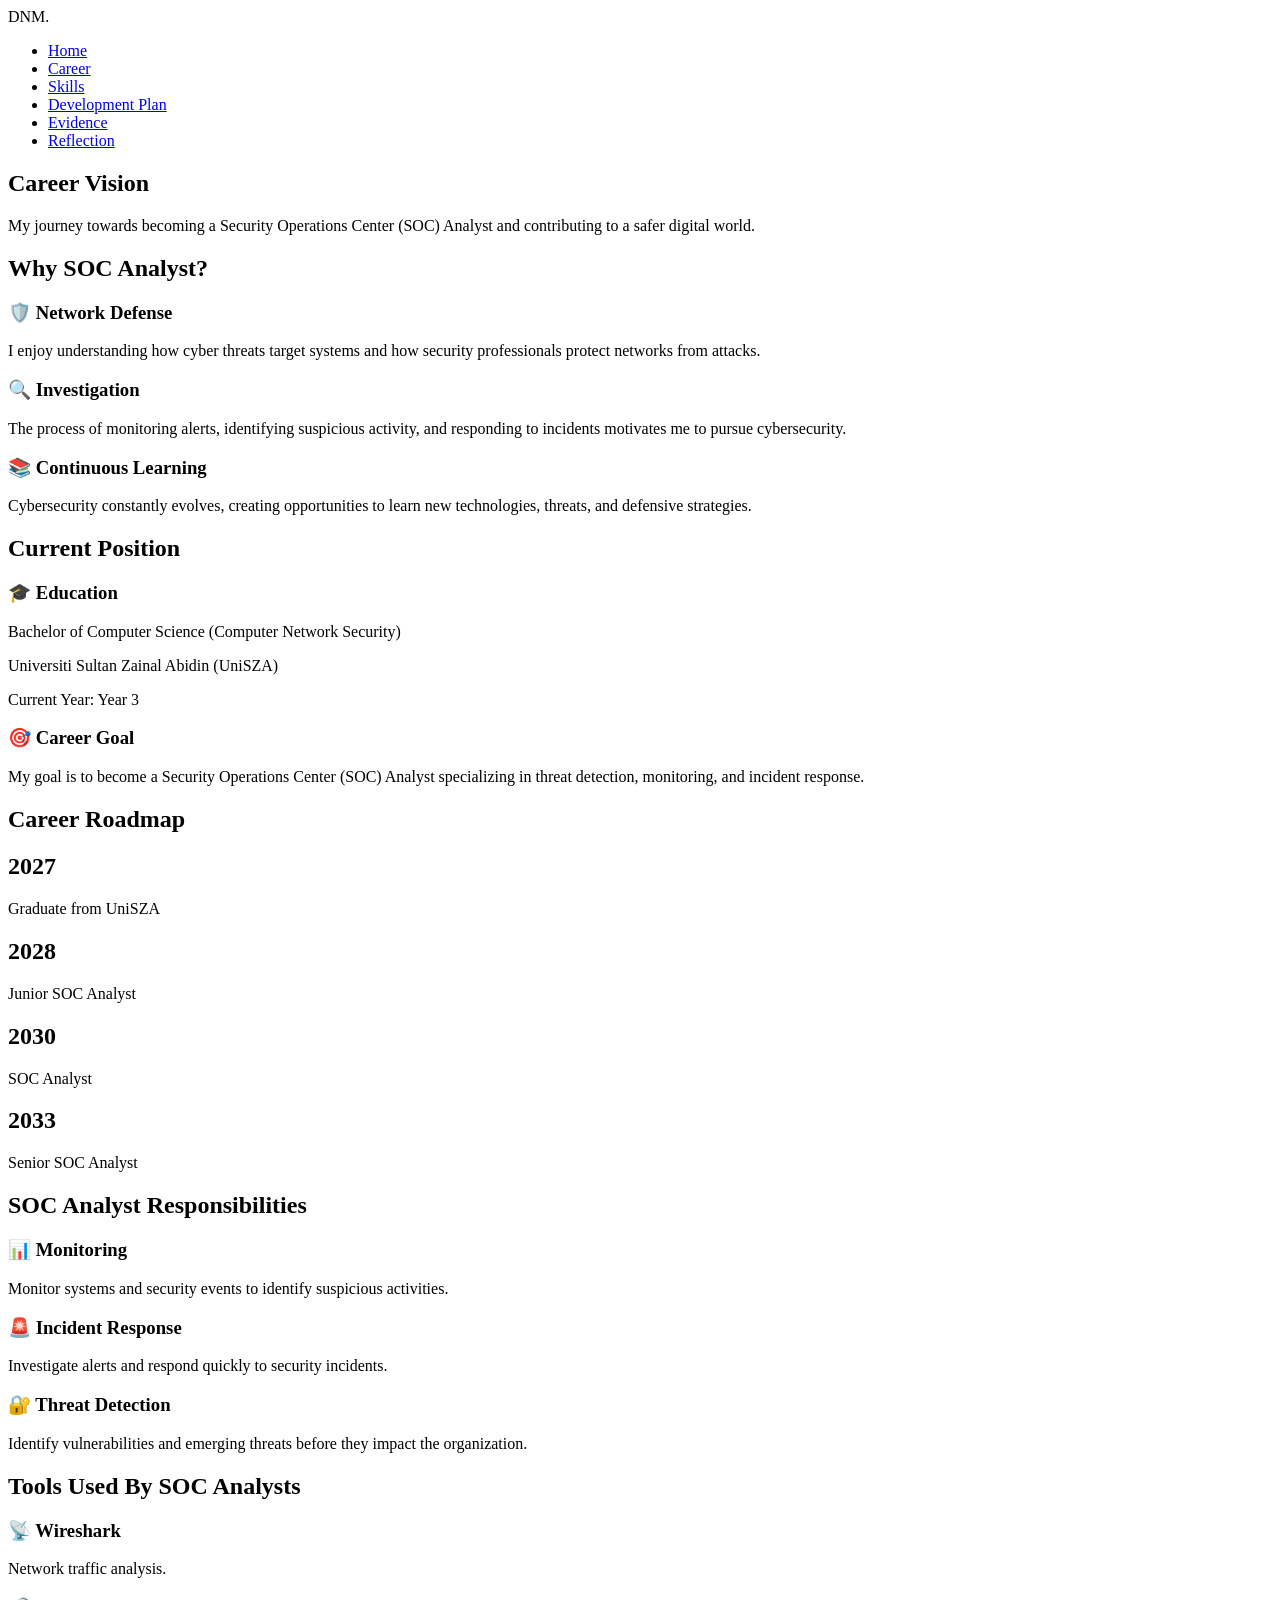
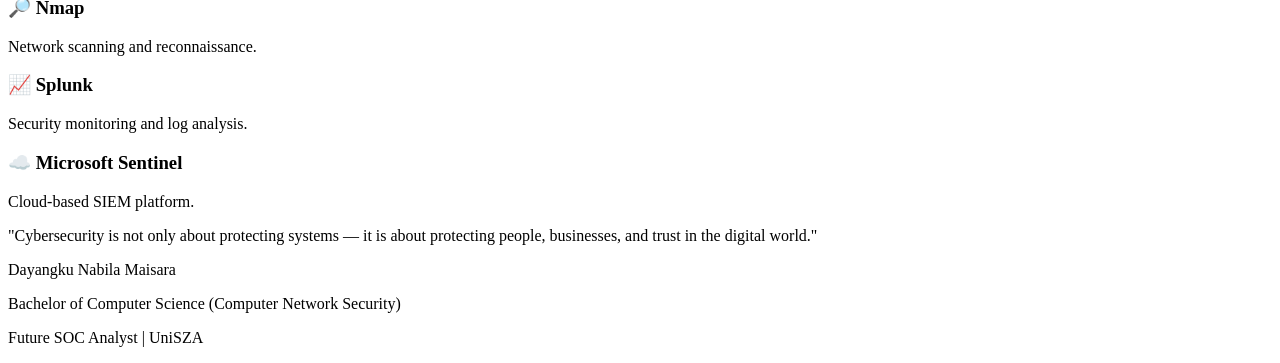
==== career.html @ 2c3112b1 "Create career.html" ====
<!DOCTYPE html>
<html lang="en">

<head>

<meta charset="UTF-8">
<meta name="viewport" content="width=device-width, initial-scale=1.0">

<title>Career Vision | DNM</title>

<link rel="stylesheet" href="css/style.css">

</head>

<body>

<!-- NAVIGATION -->

<nav>

<div class="logo">
DNM.
</div>

<ul>
<li><a href="index.html">Home</a></li>
<li><a href="career.html" class="active">Career</a></li>
<li><a href="skills.html">Skills</a></li>
<li><a href="development.html">Development Plan</a></li>
<li><a href="evidence.html">Evidence</a></li>
<li><a href="reflection.html">Reflection</a></li>
</ul>

</nav>

<!-- HERO -->

<section class="page-hero">

<h1>Career Vision</h1>

<p>
My journey towards becoming a Security Operations Center (SOC) Analyst and contributing to a safer digital world.
</p>

</section>

<!-- WHY SOC -->

<section class="section">

<h2 class="section-title">
Why SOC Analyst?
</h2>

<div class="grid-3">

<div class="glass-card">

<h3>🛡️ Network Defense</h3>

<p>
I enjoy understanding how cyber threats target systems and how security professionals protect networks from attacks.
</p>

</div>

<div class="glass-card">

<h3>🔍 Investigation</h3>

<p>
The process of monitoring alerts, identifying suspicious activity, and responding to incidents motivates me to pursue cybersecurity.
</p>

</div>

<div class="glass-card">

<h3>📚 Continuous Learning</h3>

<p>
Cybersecurity constantly evolves, creating opportunities to learn new technologies, threats, and defensive strategies.
</p>

</div>

</div>

</section>

<!-- CURRENT POSITION -->

<section class="section">

<h2 class="section-title">
Current Position
</h2>

<div class="grid-2">

<div class="glass-card">

<h3>🎓 Education</h3>

<p>
Bachelor of Computer Science (Computer Network Security)
</p>

<p>
Universiti Sultan Zainal Abidin (UniSZA)
</p>

<p>
Current Year: Year 3
</p>

</div>

<div class="glass-card">

<h3>🎯 Career Goal</h3>

<p>
My goal is to become a Security Operations Center (SOC) Analyst specializing in threat detection, monitoring, and incident response.
</p>

</div>

</div>

</section>

<!-- CAREER TIMELINE -->

<section class="section">

<h2 class="section-title">
Career Roadmap
</h2>

<div class="premium-timeline">

<div class="timeline-box">

<h2>2027</h2>

<p>
Graduate from UniSZA
</p>

</div>

<div class="timeline-box">

<h2>2028</h2>

<p>
Junior SOC Analyst
</p>

</div>

<div class="timeline-box">

<h2>2030</h2>

<p>
SOC Analyst
</p>

</div>

<div class="timeline-box">

<h2>2033</h2>

<p>
Senior SOC Analyst
</p>

</div>

</div>

</section>

<!-- RESPONSIBILITIES -->

<section class="section">

<h2 class="section-title">
SOC Analyst Responsibilities
</h2>

<div class="grid-3">

<div class="glass-card">

<h3>📊 Monitoring</h3>

<p>
Monitor systems and security events to identify suspicious activities.
</p>

</div>

<div class="glass-card">

<h3>🚨 Incident Response</h3>

<p>
Investigate alerts and respond quickly to security incidents.
</p>

</div>

<div class="glass-card">

<h3>🔐 Threat Detection</h3>

<p>
Identify vulnerabilities and emerging threats before they impact the organization.
</p>

</div>

</div>

</section>

<!-- TOOLS -->

<section class="section">

<h2 class="section-title">
Tools Used By SOC Analysts
</h2>

<div class="grid-4">

<div class="glass-card">
<h3>📡 Wireshark</h3>
<p>Network traffic analysis.</p>
</div>

<div class="glass-card">
<h3>🔎 Nmap</h3>
<p>Network scanning and reconnaissance.</p>
</div>

<div class="glass-card">
<h3>📈 Splunk</h3>
<p>Security monitoring and log analysis.</p>
</div>

<div class="glass-card">
<h3>☁️ Microsoft Sentinel</h3>
<p>Cloud-based SIEM platform.</p>
</div>

</div>

</section>

<!-- FUTURE IMPACT -->

<section class="section">

<div class="quote-box">

<p>
"Cybersecurity is not only about protecting systems — it is about protecting people, businesses, and trust in the digital world."
</p>

</div>

</section>

<footer>

<p>
Dayangku Nabila Maisara
</p>

<p>
Bachelor of Computer Science (Computer Network Security)
</p>

<p>
Future SOC Analyst | UniSZA
</p>

</footer>

</body>

</html>
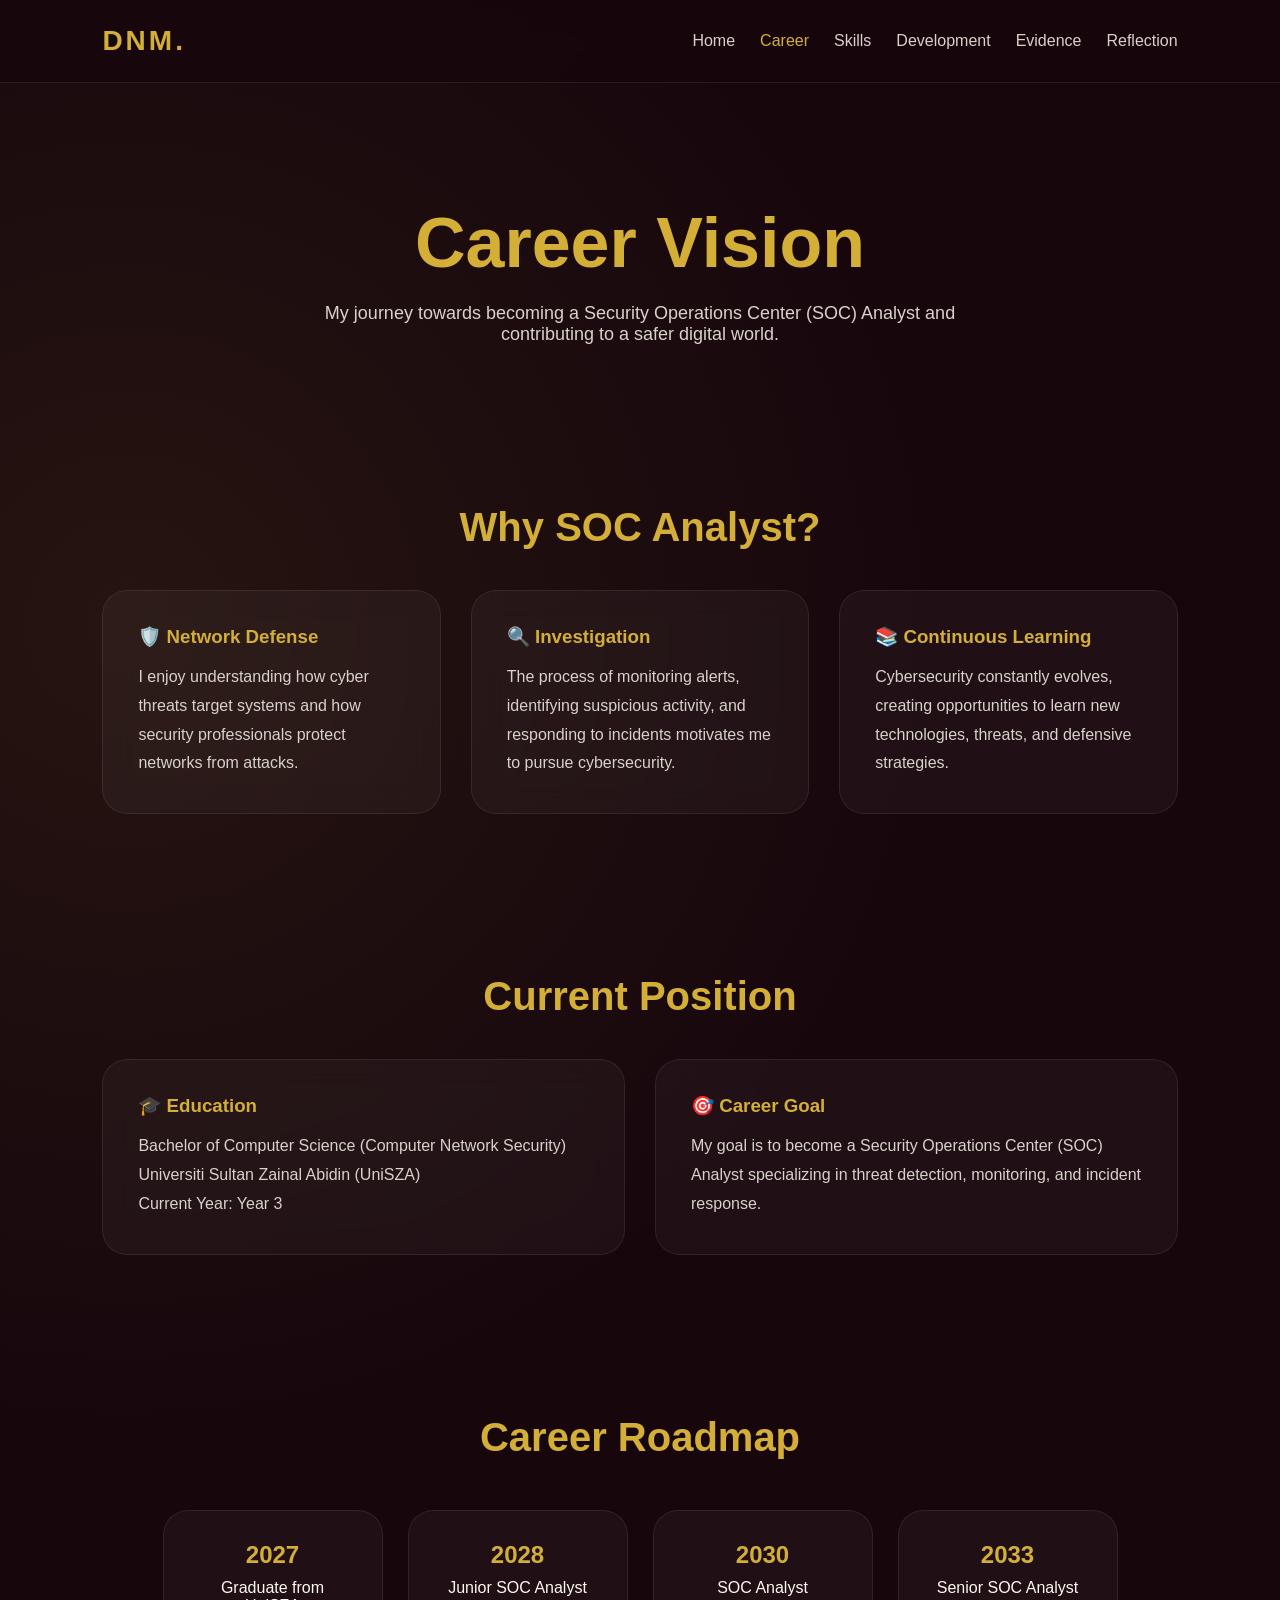
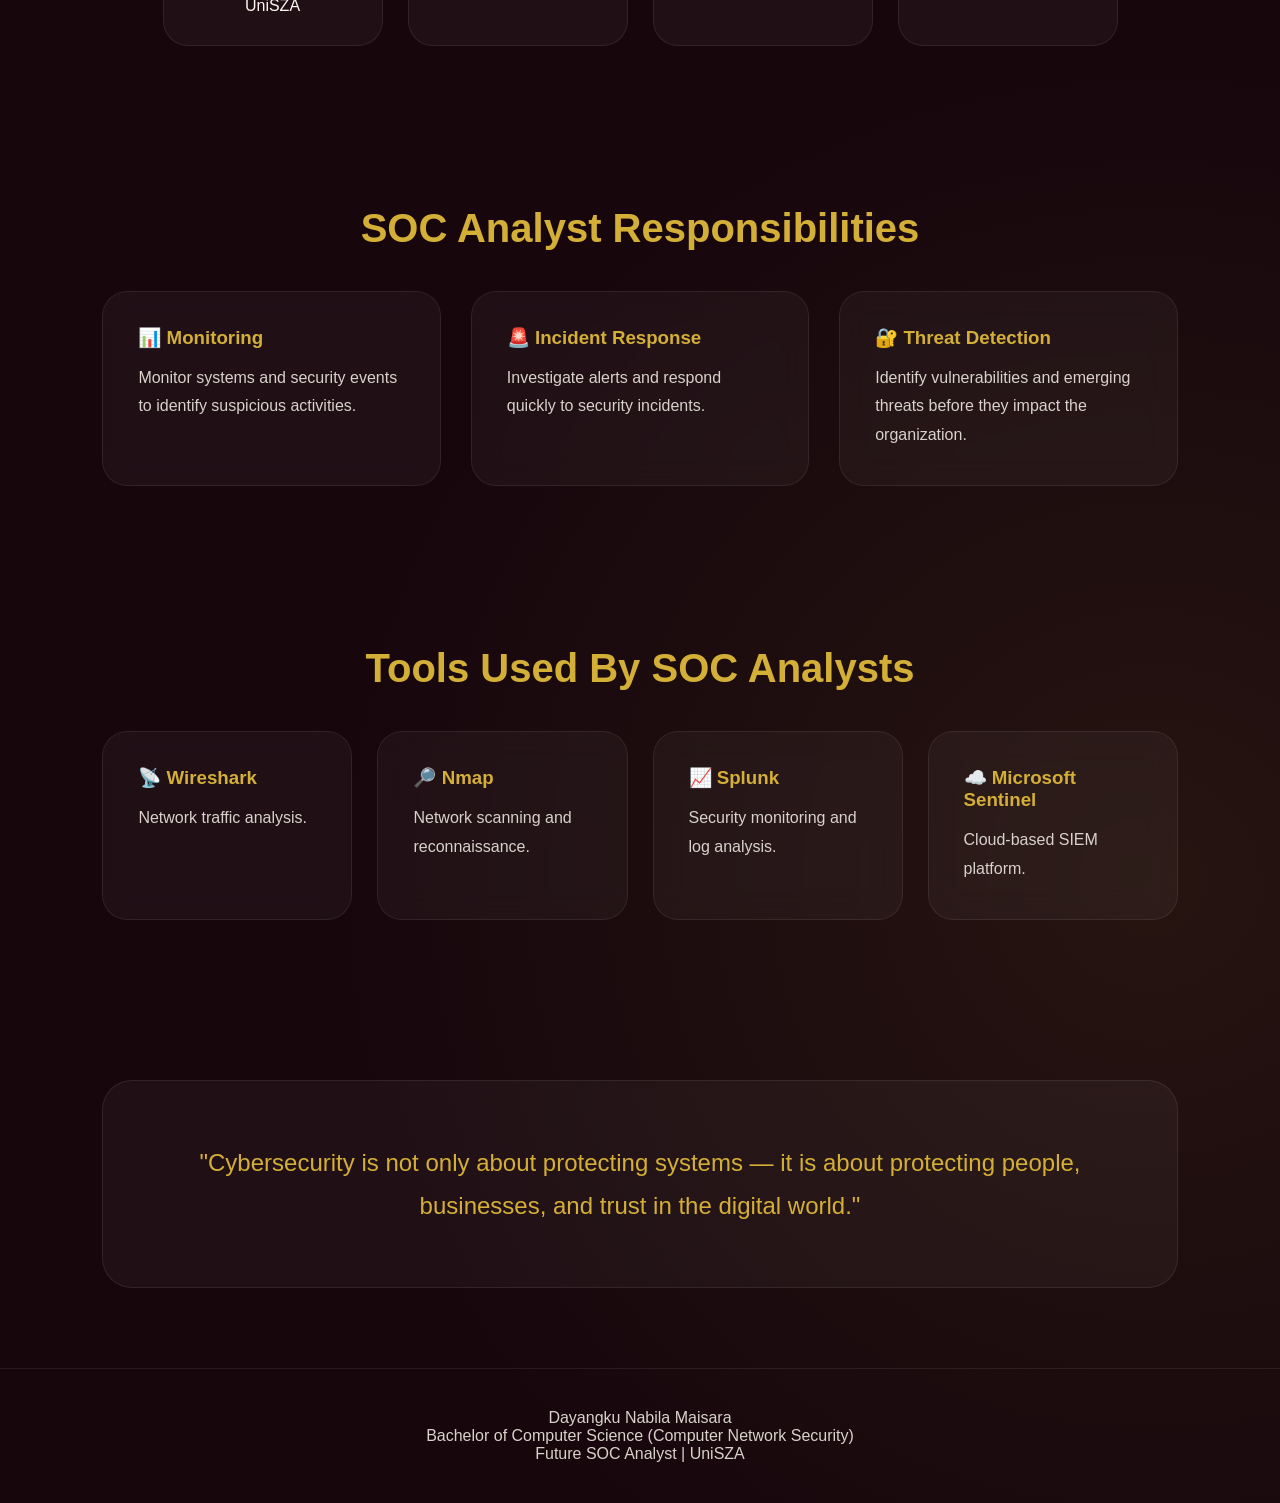
==== commit 6fdac3d6: "Update career.html" ====
--- a/career.html
+++ b/career.html
@@ -1,298 +1,298 @@
-<!DOCTYPE html>
-<html lang="en">
-
-<head>
-
-<meta charset="UTF-8">
-<meta name="viewport" content="width=device-width, initial-scale=1.0">
-
-<title>Career Vision | DNM</title>
-
-<link rel="stylesheet" href="css/style.css">
-
-</head>
-
-<body>
-
-<!-- NAVIGATION -->
-
-<nav>
-
-<div class="logo">
-DNM.
-</div>
-
-<ul>
-<li><a href="index.html">Home</a></li>
-<li><a href="career.html" class="active">Career</a></li>
-<li><a href="skills.html">Skills</a></li>
-<li><a href="development.html">Development Plan</a></li>
-<li><a href="evidence.html">Evidence</a></li>
-<li><a href="reflection.html">Reflection</a></li>
-</ul>
-
-</nav>
-
-<!-- HERO -->
-
-<section class="page-hero">
-
-<h1>Career Vision</h1>
-
-<p>
-My journey towards becoming a Security Operations Center (SOC) Analyst and contributing to a safer digital world.
-</p>
-
-</section>
-
-<!-- WHY SOC -->
-
-<section class="section">
-
-<h2 class="section-title">
-Why SOC Analyst?
-</h2>
-
-<div class="grid-3">
-
-<div class="glass-card">
-
-<h3>🛡️ Network Defense</h3>
-
-<p>
-I enjoy understanding how cyber threats target systems and how security professionals protect networks from attacks.
-</p>
-
-</div>
-
-<div class="glass-card">
-
-<h3>🔍 Investigation</h3>
-
-<p>
-The process of monitoring alerts, identifying suspicious activity, and responding to incidents motivates me to pursue cybersecurity.
-</p>
-
-</div>
-
-<div class="glass-card">
-
-<h3>📚 Continuous Learning</h3>
-
-<p>
-Cybersecurity constantly evolves, creating opportunities to learn new technologies, threats, and defensive strategies.
-</p>
-
-</div>
-
-</div>
-
-</section>
-
-<!-- CURRENT POSITION -->
-
-<section class="section">
-
-<h2 class="section-title">
-Current Position
-</h2>
-
-<div class="grid-2">
-
-<div class="glass-card">
-
-<h3>🎓 Education</h3>
-
-<p>
-Bachelor of Computer Science (Computer Network Security)
-</p>
-
-<p>
-Universiti Sultan Zainal Abidin (UniSZA)
-</p>
-
-<p>
-Current Year: Year 3
-</p>
-
-</div>
-
-<div class="glass-card">
-
-<h3>🎯 Career Goal</h3>
-
-<p>
-My goal is to become a Security Operations Center (SOC) Analyst specializing in threat detection, monitoring, and incident response.
-</p>
-
-</div>
-
-</div>
-
-</section>
-
-<!-- CAREER TIMELINE -->
-
-<section class="section">
-
-<h2 class="section-title">
-Career Roadmap
-</h2>
-
-<div class="premium-timeline">
-
-<div class="timeline-box">
-
-<h2>2027</h2>
-
-<p>
-Graduate from UniSZA
-</p>
-
-</div>
-
-<div class="timeline-box">
-
-<h2>2028</h2>
-
-<p>
-Junior SOC Analyst
-</p>
-
-</div>
-
-<div class="timeline-box">
-
-<h2>2030</h2>
-
-<p>
-SOC Analyst
-</p>
-
-</div>
-
-<div class="timeline-box">
-
-<h2>2033</h2>
-
-<p>
-Senior SOC Analyst
-</p>
-
-</div>
-
-</div>
-
-</section>
-
-<!-- RESPONSIBILITIES -->
-
-<section class="section">
-
-<h2 class="section-title">
-SOC Analyst Responsibilities
-</h2>
-
-<div class="grid-3">
-
-<div class="glass-card">
-
-<h3>📊 Monitoring</h3>
-
-<p>
-Monitor systems and security events to identify suspicious activities.
-</p>
-
-</div>
-
-<div class="glass-card">
-
-<h3>🚨 Incident Response</h3>
-
-<p>
-Investigate alerts and respond quickly to security incidents.
-</p>
-
-</div>
-
-<div class="glass-card">
-
-<h3>🔐 Threat Detection</h3>
-
-<p>
-Identify vulnerabilities and emerging threats before they impact the organization.
-</p>
-
-</div>
-
-</div>
-
-</section>
-
-<!-- TOOLS -->
-
-<section class="section">
-
-<h2 class="section-title">
-Tools Used By SOC Analysts
-</h2>
-
-<div class="grid-4">
-
-<div class="glass-card">
-<h3>📡 Wireshark</h3>
-<p>Network traffic analysis.</p>
-</div>
-
-<div class="glass-card">
-<h3>🔎 Nmap</h3>
-<p>Network scanning and reconnaissance.</p>
-</div>
-
-<div class="glass-card">
-<h3>📈 Splunk</h3>
-<p>Security monitoring and log analysis.</p>
-</div>
-
-<div class="glass-card">
-<h3>☁️ Microsoft Sentinel</h3>
-<p>Cloud-based SIEM platform.</p>
-</div>
-
-</div>
-
-</section>
-
-<!-- FUTURE IMPACT -->
-
-<section class="section">
-
-<div class="quote-box">
-
-<p>
-"Cybersecurity is not only about protecting systems — it is about protecting people, businesses, and trust in the digital world."
-</p>
-
-</div>
-
-</section>
-
-<footer>
-
-<p>
-Dayangku Nabila Maisara
-</p>
-
-<p>
-Bachelor of Computer Science (Computer Network Security)
-</p>
-
-<p>
-Future SOC Analyst | UniSZA
-</p>
-
-</footer>
-
-</body>
-
-</html>
+<!DOCTYPE html>
+<html lang="en">
+
+<head>
+
+<meta charset="UTF-8">
+<meta name="viewport" content="width=device-width, initial-scale=1.0">
+
+<title>Career Vision | DNM</title>
+
+<link rel="stylesheet" href="style.css">
+
+</head>
+
+<body>
+
+<!-- NAVIGATION -->
+
+<nav>
+
+<div class="logo">
+DNM.
+</div>
+
+<ul>
+<li><a href="index.html">Home</a></li>
+<li><a href="career.html" class="active">Career</a></li>
+<li><a href="skills.html">Skills</a></li>
+<li><a href="development.html">Development</a></li>
+<li><a href="evidence.html">Evidence</a></li>
+<li><a href="reflection.html">Reflection</a></li>
+</ul>
+
+</nav>
+
+<!-- HERO -->
+
+<section class="page-hero">
+
+<h1>Career Vision</h1>
+
+<p>
+My journey towards becoming a Security Operations Center (SOC) Analyst and contributing to a safer digital world.
+</p>
+
+</section>
+
+<!-- WHY SOC -->
+
+<section class="section">
+
+<h2 class="section-title">
+Why SOC Analyst?
+</h2>
+
+<div class="grid-3">
+
+<div class="glass-card">
+
+<h3>🛡️ Network Defense</h3>
+
+<p>
+I enjoy understanding how cyber threats target systems and how security professionals protect networks from attacks.
+</p>
+
+</div>
+
+<div class="glass-card">
+
+<h3>🔍 Investigation</h3>
+
+<p>
+The process of monitoring alerts, identifying suspicious activity, and responding to incidents motivates me to pursue cybersecurity.
+</p>
+
+</div>
+
+<div class="glass-card">
+
+<h3>📚 Continuous Learning</h3>
+
+<p>
+Cybersecurity constantly evolves, creating opportunities to learn new technologies, threats, and defensive strategies.
+</p>
+
+</div>
+
+</div>
+
+</section>
+
+<!-- CURRENT POSITION -->
+
+<section class="section">
+
+<h2 class="section-title">
+Current Position
+</h2>
+
+<div class="grid-2">
+
+<div class="glass-card">
+
+<h3>🎓 Education</h3>
+
+<p>
+Bachelor of Computer Science (Computer Network Security)
+</p>
+
+<p>
+Universiti Sultan Zainal Abidin (UniSZA)
+</p>
+
+<p>
+Current Year: Year 3
+</p>
+
+</div>
+
+<div class="glass-card">
+
+<h3>🎯 Career Goal</h3>
+
+<p>
+My goal is to become a Security Operations Center (SOC) Analyst specializing in threat detection, monitoring, and incident response.
+</p>
+
+</div>
+
+</div>
+
+</section>
+
+<!-- CAREER TIMELINE -->
+
+<section class="section">
+
+<h2 class="section-title">
+Career Roadmap
+</h2>
+
+<div class="premium-timeline">
+
+<div class="timeline-box">
+
+<h2>2027</h2>
+
+<p>
+Graduate from UniSZA
+</p>
+
+</div>
+
+<div class="timeline-box">
+
+<h2>2028</h2>
+
+<p>
+Junior SOC Analyst
+</p>
+
+</div>
+
+<div class="timeline-box">
+
+<h2>2030</h2>
+
+<p>
+SOC Analyst
+</p>
+
+</div>
+
+<div class="timeline-box">
+
+<h2>2033</h2>
+
+<p>
+Senior SOC Analyst
+</p>
+
+</div>
+
+</div>
+
+</section>
+
+<!-- RESPONSIBILITIES -->
+
+<section class="section">
+
+<h2 class="section-title">
+SOC Analyst Responsibilities
+</h2>
+
+<div class="grid-3">
+
+<div class="glass-card">
+
+<h3>📊 Monitoring</h3>
+
+<p>
+Monitor systems and security events to identify suspicious activities.
+</p>
+
+</div>
+
+<div class="glass-card">
+
+<h3>🚨 Incident Response</h3>
+
+<p>
+Investigate alerts and respond quickly to security incidents.
+</p>
+
+</div>
+
+<div class="glass-card">
+
+<h3>🔐 Threat Detection</h3>
+
+<p>
+Identify vulnerabilities and emerging threats before they impact the organization.
+</p>
+
+</div>
+
+</div>
+
+</section>
+
+<!-- TOOLS -->
+
+<section class="section">
+
+<h2 class="section-title">
+Tools Used By SOC Analysts
+</h2>
+
+<div class="grid-4">
+
+<div class="glass-card">
+<h3>📡 Wireshark</h3>
+<p>Network traffic analysis.</p>
+</div>
+
+<div class="glass-card">
+<h3>🔎 Nmap</h3>
+<p>Network scanning and reconnaissance.</p>
+</div>
+
+<div class="glass-card">
+<h3>📈 Splunk</h3>
+<p>Security monitoring and log analysis.</p>
+</div>
+
+<div class="glass-card">
+<h3>☁️ Microsoft Sentinel</h3>
+<p>Cloud-based SIEM platform.</p>
+</div>
+
+</div>
+
+</section>
+
+<!-- FUTURE IMPACT -->
+
+<section class="section">
+
+<div class="quote-box">
+
+<p>
+"Cybersecurity is not only about protecting systems — it is about protecting people, businesses, and trust in the digital world."
+</p>
+
+</div>
+
+</section>
+
+<footer>
+
+<p>
+Dayangku Nabila Maisara
+</p>
+
+<p>
+Bachelor of Computer Science (Computer Network Security)
+</p>
+
+<p>
+Future SOC Analyst | UniSZA
+</p>
+
+</footer>
+
+</body>
+
+</html>
--- a/style.css
+++ b/style.css
@@ -0,0 +1,840 @@
+@import url('https://fonts.googleapis.com/css2?family=Poppins:wght@300;400;500;600;700;800&display=swap');
+
+/* =====================
+   ROOT
+===================== */
+
+:root{
+
+    --bg:#17070D;
+    --secondary:#241018;
+
+    --card:rgba(255,255,255,.04);
+
+    --gold:#D4AF37;
+    --gold-light:#F2D675;
+
+    --text:#FFF8F0;
+    --text-light:#D8D2CA;
+
+    --border:rgba(255,255,255,.08);
+
+}
+
+/* =====================
+   GLOBAL
+===================== */
+
+*{
+    margin:0;
+    padding:0;
+    box-sizing:border-box;
+    font-family:'Poppins',sans-serif;
+}
+
+html{
+    scroll-behavior:smooth;
+}
+
+body{
+
+    background:
+    radial-gradient(circle at 10% 20%,
+    rgba(212,175,55,.08),
+    transparent 30%),
+
+    radial-gradient(circle at 90% 80%,
+    rgba(212,175,55,.08),
+    transparent 30%),
+
+    var(--bg);
+
+    color:var(--text);
+
+    overflow-x:hidden;
+}
+
+a{
+    text-decoration:none;
+}
+
+ul{
+    list-style:none;
+}
+
+/* =====================
+   NAVIGATION
+===================== */
+
+nav{
+
+    width:100%;
+    padding:25px 8%;
+
+    display:flex;
+    justify-content:space-between;
+    align-items:center;
+
+    position:sticky;
+    top:0;
+
+    backdrop-filter:blur(15px);
+
+    background:rgba(23,7,13,.8);
+
+    border-bottom:1px solid var(--border);
+
+    z-index:999;
+}
+
+.logo{
+
+    font-size:28px;
+    font-weight:800;
+
+    color:var(--gold);
+
+    letter-spacing:3px;
+}
+
+nav ul{
+    display:flex;
+    gap:25px;
+}
+
+nav ul li a{
+
+    color:var(--text-light);
+
+    transition:.3s;
+}
+
+nav ul li a:hover,
+nav ul li a.active{
+
+    color:var(--gold);
+}
+
+/* =====================
+   HERO
+===================== */
+
+.hero{
+
+    min-height:100vh;
+
+    display:flex;
+    justify-content:space-between;
+    align-items:center;
+
+    padding:0 8%;
+
+    gap:80px;
+}
+
+.hero-content{
+
+    flex:1;
+}
+
+.hero-tag{
+
+    color:var(--gold);
+
+    font-size:14px;
+
+    letter-spacing:4px;
+
+    font-weight:600;
+}
+
+.hero-content h1{
+
+    font-size:95px;
+
+    line-height:.95;
+
+    margin:20px 0;
+
+    font-weight:800;
+}
+
+.accent-line{
+
+    width:120px;
+    height:4px;
+
+    background:var(--gold);
+
+    margin:25px 0;
+}
+
+.hero-subtitle{
+
+    color:var(--gold);
+
+    font-size:18px;
+
+    margin-bottom:20px;
+}
+
+.hero-content p{
+
+    max-width:650px;
+
+    color:var(--text-light);
+
+    margin-bottom:30px;
+}
+
+.hero-buttons{
+
+    display:flex;
+    gap:15px;
+}
+
+/* =====================
+   BUTTONS
+===================== */
+
+.btn{
+
+    background:var(--gold);
+
+    color:#000;
+
+    padding:15px 30px;
+
+    border-radius:50px;
+
+    font-weight:600;
+
+    transition:.3s;
+}
+
+.btn:hover{
+
+    transform:translateY(-3px);
+
+    background:var(--gold-light);
+}
+
+.btn-secondary{
+
+    border:2px solid var(--gold);
+
+    color:var(--gold);
+
+    padding:13px 30px;
+
+    border-radius:50px;
+
+    transition:.3s;
+}
+
+.btn-secondary:hover{
+
+    background:var(--gold);
+
+    color:#000;
+}
+
+/* =====================
+   IMAGE
+===================== */
+
+.hero-image{
+
+    flex:1;
+
+    display:flex;
+    justify-content:center;
+}
+
+.hero-image img{
+
+    width:450px;
+    height:450px;
+
+    object-fit:cover;
+
+    border-radius:50%;
+
+    border:4px solid var(--gold);
+
+    box-shadow:
+    0 0 40px rgba(212,175,55,.25),
+    0 0 80px rgba(212,175,55,.15);
+}
+
+/* =====================
+   PROFILE SECTION
+===================== */
+
+.profile-section{
+
+    padding:120px 8%;
+
+    display:grid;
+
+    grid-template-columns:2fr 1fr;
+
+    gap:60px;
+}
+
+.profile-left h2{
+
+    font-size:50px;
+
+    margin-bottom:25px;
+
+    color:var(--gold);
+}
+
+.profile-left p{
+
+    color:var(--text-light);
+
+    margin-bottom:20px;
+}
+
+.profile-right{
+
+    display:flex;
+    flex-direction:column;
+    gap:20px;
+}
+
+.info-item{
+
+    background:var(--card);
+
+    border:1px solid var(--border);
+
+    backdrop-filter:blur(15px);
+
+    padding:20px;
+
+    border-radius:15px;
+}
+
+/* =====================
+   STATS
+===================== */
+
+.stats-section{
+
+    padding:60px 8%;
+
+    display:grid;
+
+    grid-template-columns:repeat(auto-fit,minmax(220px,1fr));
+
+    gap:25px;
+}
+
+.stat-box{
+
+    text-align:center;
+
+    padding:40px;
+
+    background:var(--card);
+
+    border:1px solid var(--border);
+
+    border-radius:20px;
+}
+
+.stat-box h2{
+
+    font-size:60px;
+
+    color:var(--gold);
+}
+
+/* =====================
+   TIMELINE
+===================== */
+
+.timeline-section{
+
+    padding:120px 8%;
+}
+
+.timeline-section h2{
+
+    text-align:center;
+
+    font-size:50px;
+
+    color:var(--gold);
+
+    margin-bottom:60px;
+}
+
+.timeline{
+
+    display:grid;
+
+    grid-template-columns:repeat(auto-fit,minmax(220px,1fr));
+
+    gap:25px;
+}
+
+.timeline-item{
+
+    text-align:center;
+
+    padding:35px;
+
+    background:var(--card);
+
+    border:1px solid var(--border);
+
+    border-radius:20px;
+}
+
+.timeline-item h3{
+
+    color:var(--gold);
+
+    font-size:30px;
+
+    margin-bottom:10px;
+}
+
+/* =====================
+   SKILLS
+===================== */
+
+.skills-section{
+
+    padding:120px 8%;
+}
+
+.skills-section h2{
+
+    text-align:center;
+
+    color:var(--gold);
+
+    font-size:50px;
+
+    margin-bottom:60px;
+}
+
+.skill{
+
+    margin-bottom:35px;
+}
+
+.skill span{
+
+    display:block;
+
+    margin-bottom:10px;
+
+    font-weight:600;
+}
+
+.bar{
+
+    width:100%;
+    height:15px;
+
+    background:#2A1A1F;
+
+    border-radius:30px;
+
+    overflow:hidden;
+}
+
+.fill{
+
+    height:100%;
+
+    background:var(--gold);
+
+    border-radius:30px;
+}
+
+.fill70{width:70%;}
+.fill40{width:40%;}
+.fill35{width:35%;}
+
+/* =====================
+   ACHIEVEMENT
+===================== */
+
+.achievement{
+
+    padding:120px 8%;
+}
+
+.achievement-content{
+
+    background:var(--card);
+
+    border:1px solid var(--border);
+
+    backdrop-filter:blur(15px);
+
+    padding:60px;
+
+    border-radius:30px;
+
+    text-align:center;
+}
+
+.achievement-content h2{
+
+    color:var(--gold);
+
+    margin-bottom:15px;
+}
+
+.achievement-content h3{
+
+    font-size:35px;
+
+    margin-bottom:20px;
+}
+
+.achievement-content p{
+
+    max-width:700px;
+
+    margin:auto;
+
+    color:var(--text-light);
+
+    margin-bottom:30px;
+}
+
+/* =====================
+   FOOTER
+===================== */
+
+footer{
+
+    padding:40px;
+
+    text-align:center;
+
+    border-top:1px solid var(--border);
+
+    color:var(--text-light);
+}
+
+/* =====================
+   RESPONSIVE
+===================== */
+
+@media(max-width:1000px){
+
+    .hero{
+
+        flex-direction:column-reverse;
+
+        text-align:center;
+
+        padding:120px 8%;
+    }
+
+    .hero-buttons{
+
+        justify-content:center;
+    }
+
+    .hero-content h1{
+
+        font-size:65px;
+    }
+
+    .hero-image img{
+
+        width:320px;
+        height:320px;
+    }
+
+    .profile-section{
+
+        grid-template-columns:1fr;
+    }
+}
+
+/* ===================================
+   INNER PAGES
+=================================== */
+
+.page-hero{
+
+    padding:120px 8% 80px;
+
+    text-align:center;
+}
+
+.page-hero h1{
+
+    font-size:70px;
+
+    color:var(--gold);
+
+    margin-bottom:20px;
+}
+
+.page-hero p{
+
+    max-width:700px;
+
+    margin:auto;
+
+    color:var(--text-light);
+
+    font-size:18px;
+}
+
+.section{
+
+    padding:80px 8%;
+}
+
+.section-title{
+
+    font-size:40px;
+
+    color:var(--gold);
+
+    margin-bottom:40px;
+
+    text-align:center;
+}
+
+.glass-card{
+
+    background:var(--card);
+
+    border:1px solid var(--border);
+
+    backdrop-filter:blur(15px);
+
+    border-radius:25px;
+
+    padding:35px;
+
+    transition:.3s;
+}
+
+.glass-card:hover{
+
+    transform:translateY(-8px);
+
+    border-color:rgba(212,175,55,.3);
+}
+
+.grid-2{
+
+    display:grid;
+
+    grid-template-columns:repeat(auto-fit,minmax(450px,1fr));
+
+    gap:30px;
+}
+
+.grid-3{
+
+    display:grid;
+
+    grid-template-columns:repeat(auto-fit,minmax(280px,1fr));
+
+    gap:30px;
+}
+
+.grid-4{
+
+    display:grid;
+
+    grid-template-columns:repeat(auto-fit,minmax(220px,1fr));
+
+    gap:25px;
+}
+
+.glass-card h3{
+
+    color:var(--gold);
+
+    margin-bottom:15px;
+}
+
+.glass-card p{
+
+    color:var(--text-light);
+
+    line-height:1.8;
+}
+
+/* CAREER TIMELINE */
+
+.premium-timeline{
+
+    display:flex;
+
+    justify-content:center;
+
+    flex-wrap:wrap;
+
+    gap:25px;
+
+    margin-top:50px;
+}
+
+.timeline-box{
+
+    background:var(--card);
+
+    border:1px solid var(--border);
+
+    width:220px;
+
+    padding:30px;
+
+    border-radius:25px;
+
+    text-align:center;
+}
+
+.timeline-box h2{
+
+    color:var(--gold);
+
+    margin-bottom:10px;
+}
+
+/* SKILLS DASHBOARD */
+
+.skill-card{
+
+    margin-bottom:30px;
+}
+
+.skill-title{
+
+    display:flex;
+
+    justify-content:space-between;
+
+    margin-bottom:10px;
+}
+
+.skill-bar{
+
+    height:15px;
+
+    background:#2A1A1F;
+
+    border-radius:30px;
+
+    overflow:hidden;
+}
+
+.skill-progress{
+
+    height:100%;
+
+    background:var(--gold);
+
+    border-radius:30px;
+}
+
+/* ACHIEVEMENT */
+
+.feature-card{
+
+    background:linear-gradient(
+    135deg,
+    rgba(212,175,55,.15),
+    rgba(255,255,255,.03));
+
+    border:1px solid rgba(212,175,55,.2);
+
+    border-radius:30px;
+
+    padding:50px;
+
+    text-align:center;
+}
+
+.feature-card h2{
+
+    color:var(--gold);
+
+    margin-bottom:20px;
+}
+
+/* REFLECTION QUOTE */
+
+.quote-box{
+
+    text-align:center;
+
+    padding:60px;
+
+    border-radius:30px;
+
+    background:var(--card);
+
+    border:1px solid var(--border);
+}
+
+.quote-box p{
+
+    font-size:24px;
+
+    line-height:1.8;
+
+    color:var(--gold);
+}
+
+/* IMAGE SHOWCASE */
+
+.certificate-image{
+
+    width:100%;
+
+    border-radius:20px;
+
+    margin-top:20px;
+
+    border:2px solid rgba(212,175,55,.2);
+}
+
+/* CERTIFICATE GALLERY */
+
+.certificate-image{
+
+    width:100%;
+
+    height:350px;
+
+    object-fit:contain;
+
+    background:#fff;
+
+    padding:10px;
+
+    border-radius:20px;
+
+    border:2px solid rgba(212,175,55,.2);
+
+    transition:.3s;
+
+    margin-bottom:20px;
+}
+
+.certificate-image:hover{
+
+    transform:scale(1.03);
+
+    border-color:var(--gold);
+}
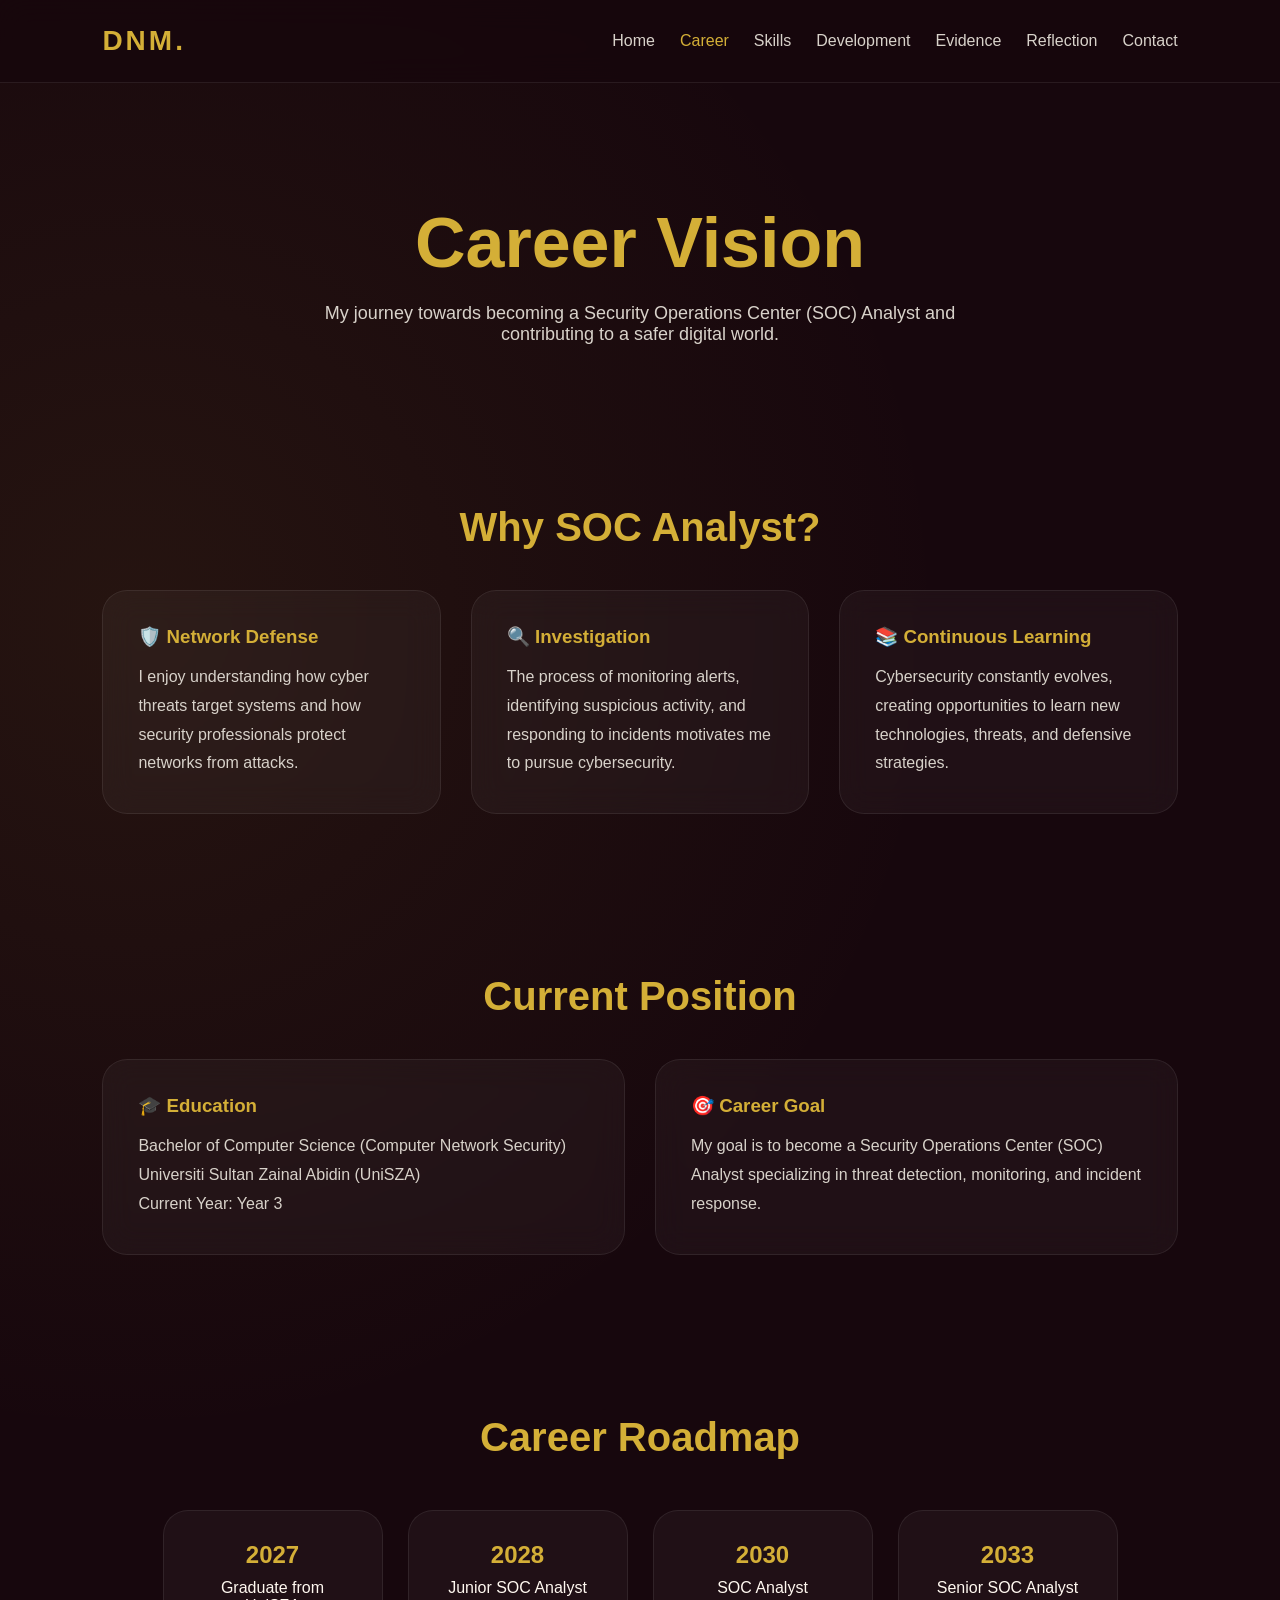
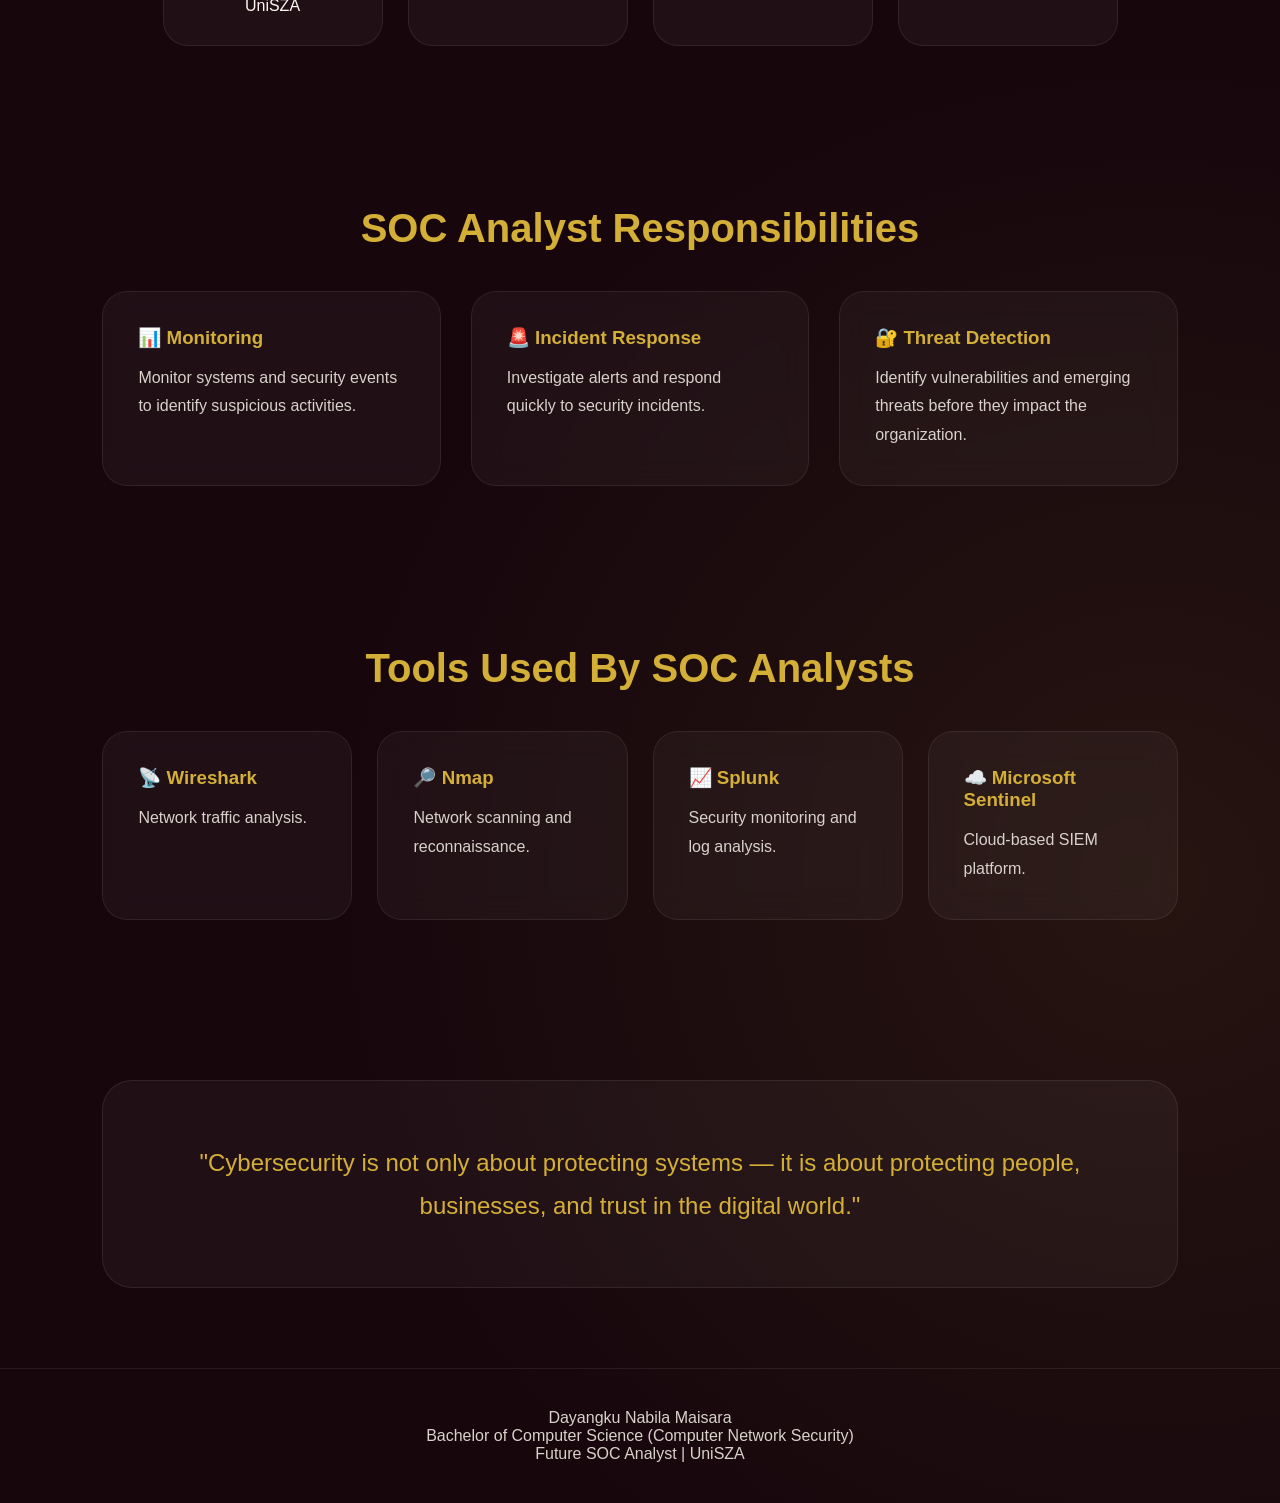
==== commit d86b2d8b: "Update career.html" ====
--- a/career.html
+++ b/career.html
@@ -29,6 +29,7 @@
 <li><a href="development.html">Development</a></li>
 <li><a href="evidence.html">Evidence</a></li>
 <li><a href="reflection.html">Reflection</a></li>
+<li><a href="contact.html">Contact</a></li>
 </ul>
 
 </nav>
